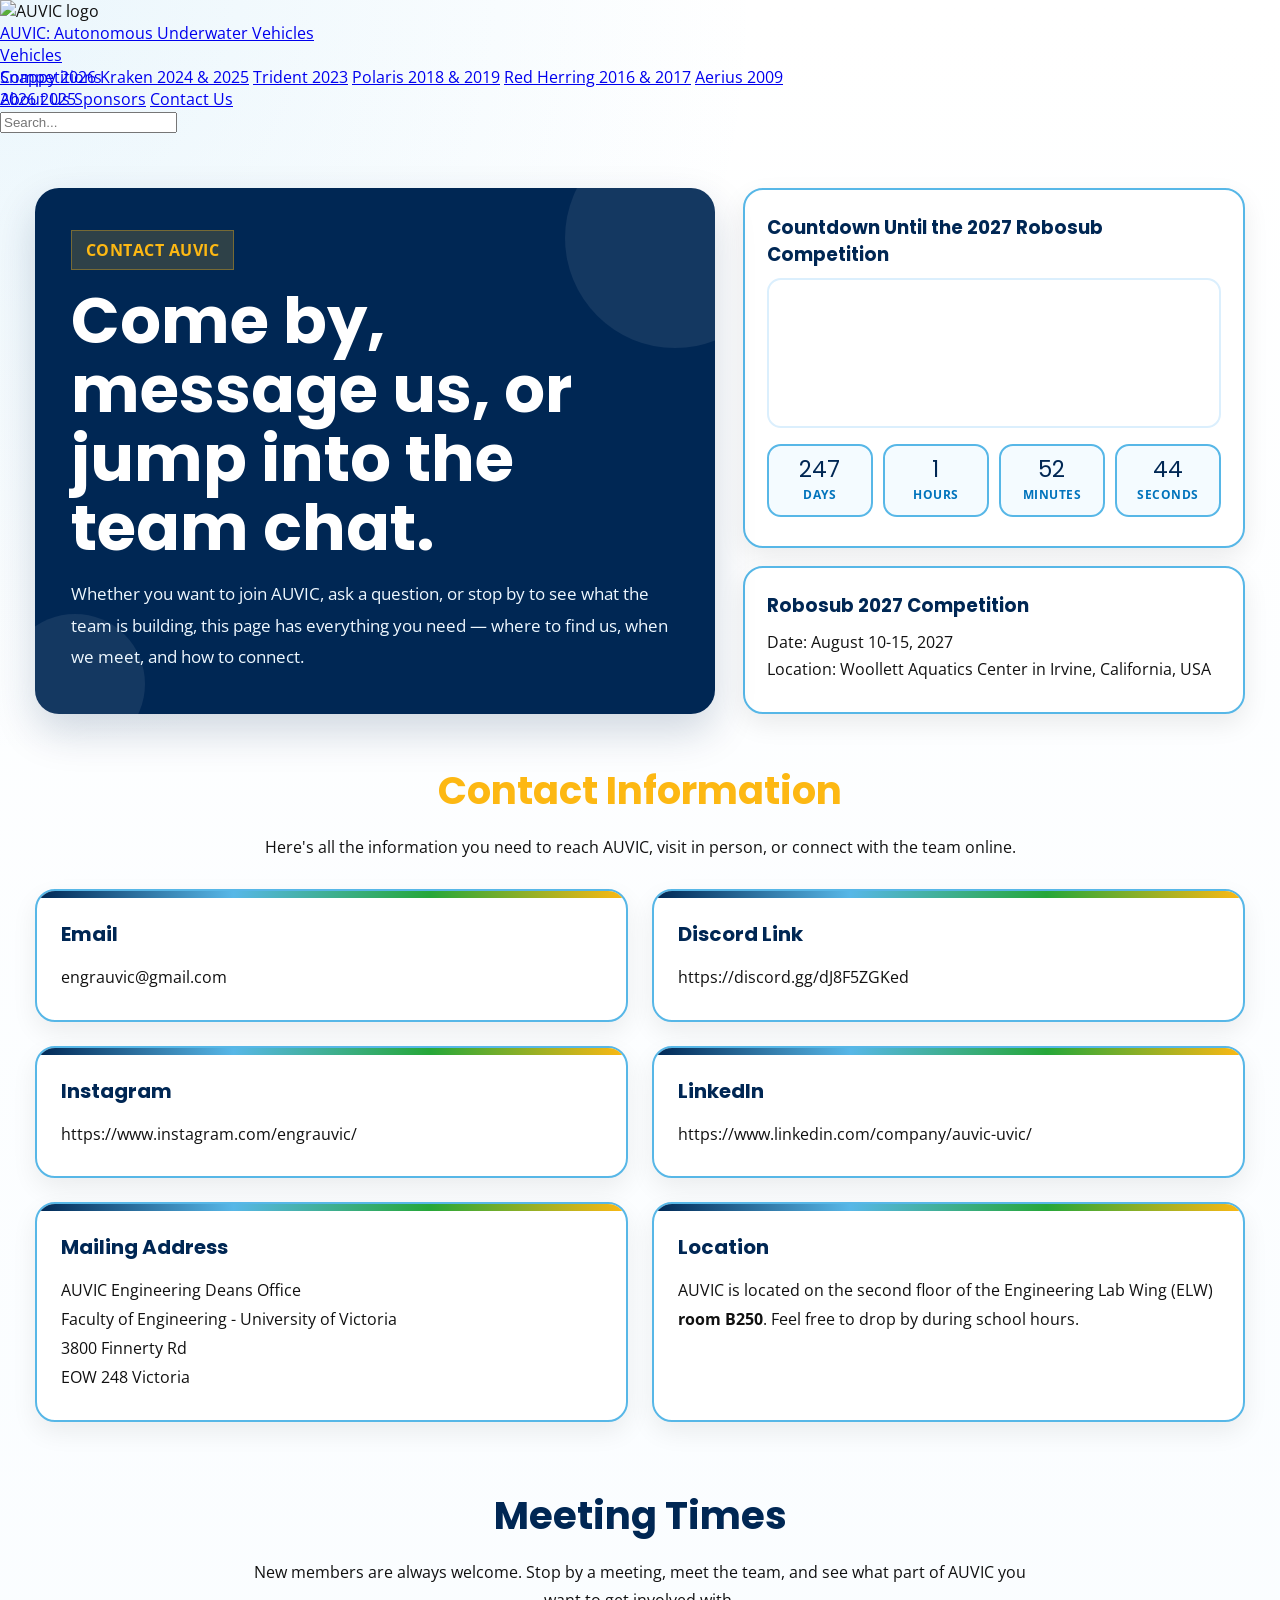
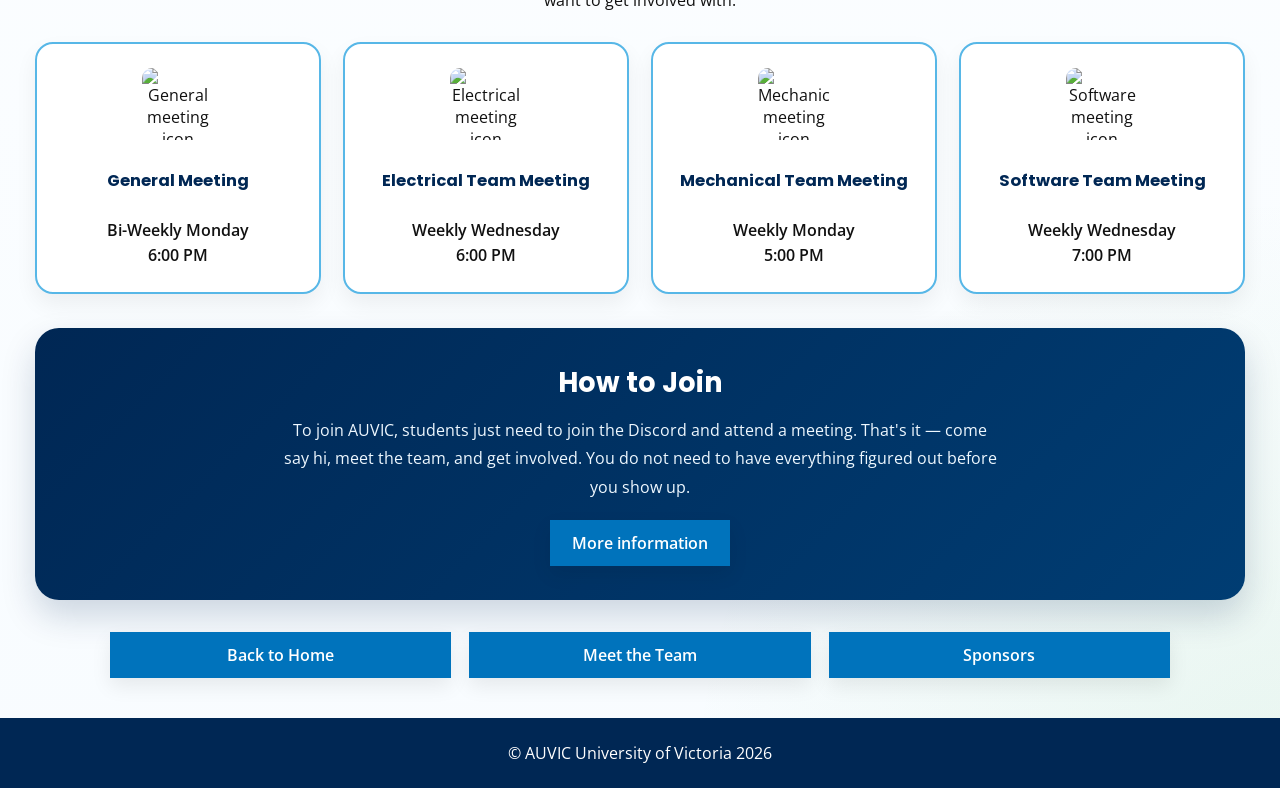
==== website/html-files/contact-us.html @ e782f905 "Merge pull request #2 from fyntaylor/patch-3 Update competition year and contact email" ====
<!DOCTYPE html>
<html lang="en">
<head>
  <meta charset="UTF-8">
  <meta name="viewport" content="width=device-width, initial-scale=1.0">
  <title>AUVIC | Contact Us</title>

  <link rel="stylesheet" href="../css-files/styles.css">
  <link href="https://fonts.googleapis.com/css2?family=Poppins:wght@700&family=Open+Sans:wght@400;600;700&display=swap" rel="stylesheet">

  <style>
    * {
      box-sizing: border-box;
    }

    html {
      scroll-behavior: smooth;
    }

    body.contact-page {
      margin: 0;
      font-family: 'Open Sans', sans-serif;
      color: #111;
      background:
        radial-gradient(circle at top left, rgba(87,183,231,0.12), transparent 28%),
        radial-gradient(circle at bottom right, rgba(38,167,57,0.08), transparent 22%),
        linear-gradient(to bottom, #ffffff 0%, #f8fcff 100%);
    }

    h1, h2, h3 {
      font-family: 'Poppins', sans-serif;
    }

    /* HEADER / NAV FIX */
    .header {
      position: relative;
      z-index: 5000;
    }

    .nav {
      position: relative;
      z-index: 5001;
    }

    .nav-item {
      position: relative;
      z-index: 5002;
    }

    .dropdown {
      position: absolute;
      z-index: 9999;
    }

    /* PAGE INTRO */
    .contact-intro {
      max-width: 1250px;
      margin: 0 auto;
      padding: 55px 20px 20px;
    }

    .intro-shell {
      display: grid;
      grid-template-columns: 1.15fr 0.85fr;
      gap: 28px;
      align-items: stretch;
    }

    .intro-main {
      background: #002754;
      color: white;
      border-radius: 24px;
      padding: 42px 36px;
      box-shadow: 0 18px 42px rgba(0, 39, 84, 0.18);
      position: relative;
      overflow: hidden;
    }

    .intro-main::before,
    .intro-main::after {
      content: "";
      position: absolute;
      border-radius: 50%;
      background: rgba(255,255,255,0.08);
    }

    .intro-main::before {
      width: 220px;
      height: 220px;
      top: -60px;
      right: -70px;
    }

    .intro-main::after {
      width: 140px;
      height: 140px;
      bottom: -40px;
      left: -30px;
    }

    .intro-tag {
      display: inline-block;
      background: rgba(253, 184, 19, 0.18);
      color: #FDB813;
      border: 1px solid rgba(253, 184, 19, 0.35);
      padding: 8px 14px;
      font-weight: 700;
      letter-spacing: 0.03em;
      margin-bottom: 16px;
      position: relative;
      z-index: 1;
    }

    .intro-main h1 {
      margin: 0 0 16px;
      font-size: clamp(2.3rem, 5vw, 4rem);
      line-height: 1.08;
      position: relative;
      z-index: 1;
    }

    .intro-main p {
      margin: 0;
      max-width: 760px;
      line-height: 1.8;
      font-size: 1.08rem;
      color: #eef8ff;
      position: relative;
      z-index: 1;
    }

    .intro-side {
      display: grid;
      gap: 18px;
    }

    .highlight-card {
      background: white;
      border: 2px solid #57B7E7;
      border-radius: 20px;
      padding: 24px 22px;
      box-shadow: 0 10px 26px rgba(0,0,0,0.08);
      transition: transform 0.2s ease, box-shadow 0.2s ease;
    }

    .highlight-card:hover {
      transform: translateY(-4px);
      box-shadow: 0 14px 28px rgba(0,0,0,0.12);
    }

    .highlight-card h3 {
      margin: 0 0 10px;
      color: #002754;
      font-size: 1.15rem;
    }

    .highlight-card p {
      margin: 0;
      line-height: 1.7;
    }

    .countdown-card-video {
      width: 100%;
      height: 150px;
      object-fit: contain;
      display: block;
      border-radius: 14px;
      margin: 10px 0 16px;
      border: 2px solid #dbeffd;
      background: white;
    }

    .countdown-timer {
      display: grid;
      grid-template-columns: repeat(4, 1fr);
      gap: 10px;
      margin-top: 6px;
    }

    .countdown-unit {
      background: #f4fbff;
      border: 2px solid #57B7E7;
      border-radius: 14px;
      padding: 12px 8px;
      text-align: center;
    }

    .countdown-number {
      display: block;
      font-family: 'Poppins', sans-serif;
      font-size: 1.4rem;
      line-height: 1;
      color: #002754;
      margin-bottom: 6px;
    }

    .countdown-label {
      display: block;
      font-size: 0.78rem;
      font-weight: 700;
      text-transform: uppercase;
      letter-spacing: 0.04em;
      color: #0073BC;
    }

    .countdown-message {
      margin-top: 10px;
      font-weight: 700;
      color: #002754;
      text-align: center;
    }

    /* GENERAL SECTIONS */
    .section-shell {
      max-width: 1250px;
      margin: 0 auto;
      padding: 28px 20px 0;
    }

    .section-title {
      text-align: center;
      color: #002754;
      font-size: clamp(1.8rem, 3vw, 2.5rem);
      margin: 0 0 14px;
    }

    .contact-title {
      color: #FDB813;
    }

    .section-intro {
      text-align: center;
      max-width: 780px;
      margin: 0 auto 28px;
      line-height: 1.75;
    }

    /* CONTACT GRID */
    .contact-grid {
      display: grid;
      grid-template-columns: repeat(2, 1fr);
      gap: 24px;
      margin-top: 14px;
    }

    .contact-card {
      background: white;
      border: 2px solid #57B7E7;
      border-radius: 20px;
      padding: 28px 24px;
      box-shadow: 0 10px 26px rgba(0,0,0,0.07);
      transition: transform 0.2s ease, box-shadow 0.2s ease;
      position: relative;
      overflow: hidden;
    }

    .contact-card::before {
      content: "";
      position: absolute;
      top: 0;
      left: 0;
      width: 100%;
      height: 7px;
      background: linear-gradient(to right, #002754, #57B7E7, #26A739, #FDB813);
    }

    .contact-card:hover {
      transform: translateY(-4px);
      box-shadow: 0 16px 30px rgba(0,0,0,0.11);
    }

    .contact-card h3 {
      color: #002754;
      margin: 0 0 14px;
      font-size: 1.25rem;
    }

    .contact-card p,
    .contact-card a,
    .contact-card address {
      margin: 0;
      line-height: 1.8;
      font-size: 1rem;
      color: #111;
      text-decoration: none;
    }

    .contact-card a:hover {
      color: #0073BC;
    }

    .contact-card address {
      font-style: normal;
    }

    /* MEETING TIMES */
    .meeting-section {
      padding-top: 65px;
    }

    .meeting-grid {
      display: grid;
      grid-template-columns: repeat(4, 1fr);
      gap: 22px;
      margin-top: 24px;
    }

    .meeting-card {
      text-align: center;
      background: white;
      padding: 24px 18px;
      border-radius: 18px;
      border: 2px solid #57B7E7;
      box-shadow: 0 10px 22px rgba(0,0,0,0.06);
      transition: transform 0.2s ease, box-shadow 0.2s ease;
    }

    .meeting-card:hover {
      transform: translateY(-4px);
      box-shadow: 0 16px 28px rgba(0,0,0,0.10);
    }

    .meeting-icon {
      width: 72px;
      height: 72px;
      margin: 0 auto 14px;
      border-radius: 10px;
      object-fit: contain;
      display: block;
    }

    .meeting-card h3 {
      color: #002754;
      font-size: 1.02rem;
      margin: 0 0 10px;
      min-height: 54px;
      display: flex;
      align-items: center;
      justify-content: center;
    }

    .meeting-card p {
      margin: 0;
      line-height: 1.6;
      font-size: 0.98rem;
      font-weight: 600;
    }

    /* DISCORD CTA */
    .discord-cta {
      margin-top: 34px;
      background: linear-gradient(135deg, #002754 0%, #003d73 100%);
      color: white;
      border-radius: 24px;
      padding: 34px 26px;
      text-align: center;
      box-shadow: 0 16px 34px rgba(0,39,84,0.18);
    }

    .discord-cta h3 {
      margin: 0 0 12px;
      font-size: 1.7rem;
      color: white;
    }

    .discord-cta p {
      margin: 0 auto 18px;
      max-width: 720px;
      line-height: 1.8;
      color: #eef8ff;
    }

    .discord-cta .action-btn {
      margin: 0 auto;
    }

    /* BUTTONS */
    .discord-btn,
    .action-btn,
    .modal-link-btn {
      display: inline-block;
      background: #0073BC;
      color: white;
      padding: 12px 22px;
      border: none;
      border-radius: 0;
      cursor: pointer;
      font-weight: 600;
      font-family: 'Open Sans', sans-serif;
      text-decoration: none;
      transition: background 0.2s ease, color 0.2s ease, transform 0.2s ease;
    }

    .discord-btn:hover,
    .action-btn:hover,
    .modal-link-btn:hover {
      background: #57B7E7;
      color: white;
      transform: translateY(-2px);
    }

    .discord-btn:active,
    .action-btn:active,
    .modal-link-btn:active {
      background: #26A739;
      color: white;
    }

    /* ACTION BUTTONS */
    .action-buttons {
      display: grid;
      grid-template-columns: repeat(3, 1fr);
      gap: 18px;
      max-width: 1100px;
      margin: 32px auto 0;
      padding: 0 20px;
    }

    .action-btn {
      display: block;
      text-align: center;
      box-shadow: 0 8px 20px rgba(0,0,0,0.08);
      font-size: 1rem;
    }

    /* MODAL */
    .modal {
      position: fixed;
      inset: 0;
      background: rgba(0, 20, 40, 0.65);
      display: none;
      align-items: center;
      justify-content: center;
      padding: 20px;
      z-index: 20000;
    }

    .modal.show {
      display: flex;
    }

    .modal-box {
      position: relative;
      background: white;
      max-width: 560px;
      width: 100%;
      border-radius: 18px;
      padding: 34px 28px 26px;
      box-shadow: 0 20px 45px rgba(0,0,0,0.22);
      text-align: center;
    }

    .modal-box h3 {
      margin-top: 0;
      margin-bottom: 12px;
      color: #002754;
      font-size: 1.8rem;
    }

    .modal-box p {
      line-height: 1.75;
      margin-bottom: 22px;
    }

    .modal-close-x {
      position: absolute;
      top: 14px;
      right: 16px;
      background: transparent;
      border: none;
      font-size: 1.8rem;
      line-height: 1;
      cursor: pointer;
      color: #002754;
    }

    /* FOOTER */
    .footer {
      margin-top: 40px;
      text-align: center;
      padding: 24px 20px;
      background: #002754;
      color: white;
    }

    .footer p {
      margin: 0;
    }

    /* RESPONSIVE */
    @media (max-width: 1080px) {
      .intro-shell {
        grid-template-columns: 1fr;
      }

      .meeting-grid {
        grid-template-columns: repeat(2, 1fr);
      }
    }

    @media (max-width: 900px) {
      .contact-grid,
      .action-buttons {
        grid-template-columns: 1fr;
      }
    }

    @media (max-width: 640px) {
      .contact-intro {
        padding-top: 34px;
      }

      .intro-main {
        padding: 30px 22px;
      }

      .contact-card,
      .highlight-card {
        padding: 24px 18px;
      }

      .meeting-grid {
        grid-template-columns: 1fr;
      }

      .meeting-card h3 {
        min-height: auto;
      }

      .discord-cta {
        padding: 26px 18px;
      }

      .modal-box {
        padding: 28px 20px 22px;
      }

      .countdown-timer {
        grid-template-columns: repeat(2, 1fr);
      }
    }
  </style>
</head>

<body class="contact-page">

  <!-- HEADER -->
  <header class="header">
    <img src="../media/auvic-logo-white.png" alt="AUVIC logo" class="logo">

    <div class="title">
      <a href="index.html">AUVIC: Autonomous Underwater Vehicles</a>
    </div>

    <nav class="nav">
      <div class="nav-item">
        <a href="#">Vehicles</a>
        <div class="dropdown">
          <a href="vehicle-snappy.html">Snappy 2026</a>
          <a href="vehicle-kraken.html">Kraken 2024 & 2025</a>
          <a href="vehicle-trident.html">Trident 2023</a>
          <a href="vehicle-polaris.html">Polaris 2018 & 2019</a>
          <a href="vehicle-redherring.html">Red Herring 2016 & 2017</a>
          <a href="vehicle-aerius.html">Aerius 2009</a>
        </div>
      </div>

      <div class="nav-item">
        <a href="#">Competitions</a>
        <div class="dropdown">
          <a href="competition-2026.html">2026</a>
          <a href="competition-2025.html">2025</a>
        </div>
      </div>

      <a href="about-us.html">About Us</a>
      <a href="sponsors.html">Sponsors</a>
      <a href="contact-us.html" class="active-page">Contact Us</a>

      <div class="site-search">
        <input type="text" id="siteSearchInput" placeholder="Search..." autocomplete="off">
        <div id="searchResults" class="search-results"></div>
      </div>

    </nav>
  </header>

  <!-- INTRO -->
  <section class="contact-intro">
    <div class="intro-shell">
      <div class="intro-main">
        <div class="intro-tag">CONTACT AUVIC</div>
        <h1>Come by, message us, or jump into the team chat.</h1>
        <p>
          Whether you want to join AUVIC, ask a question, or stop by to see what the team is building,
          this page has everything you need — where to find us, when we meet, and how to connect.
        </p>
      </div>

      <div class="intro-side">
        <div class="highlight-card" id="countdownCard">
          <h3>Countdown Until the 2027 Robosub Competition</h3>

          <video
            class="countdown-card-video"
            id="countdownVideo"
            autoplay
            muted
            loop
            playsinline
          >
            <source src="../media/robosub-countdown.mp4" type="video/mp4">
          </video>

          <div class="countdown-timer" id="countdownTimer">
            <div class="countdown-unit">
              <span class="countdown-number" id="days">0</span>
              <span class="countdown-label">Days</span>
            </div>
            <div class="countdown-unit">
              <span class="countdown-number" id="hours">0</span>
              <span class="countdown-label">Hours</span>
            </div>
            <div class="countdown-unit">
              <span class="countdown-number" id="minutes">0</span>
              <span class="countdown-label">Minutes</span>
            </div>
            <div class="countdown-unit">
              <span class="countdown-number" id="seconds">0</span>
              <span class="countdown-label">Seconds</span>
            </div>
          </div>

          <p class="countdown-message" id="countdownMessage" style="display: none;">
            Competition day has arrived!
          </p>
        </div>

        <div class="highlight-card">
          <h3>Robosub 2027 Competition</h3>
          <p>
            Date: August 10-15, 2027 <br>
            Location: Woollett Aquatics Center in Irvine, California, USA
          </p>
        </div>
      </div>
    </div>
  </section>

  <!-- CONTACT INFO -->
   
<section class="section-shell">
  <h2 class="section-title contact-title">Contact Information</h2>
  <p class="section-intro">
    Here's all the information you need to reach AUVIC, visit in person, or connect with the team online.
  </p>

  <div class="contact-grid">
    <div class="contact-card">
      <h3>Email</h3>
      <p>
        <a href="mailto:engauvic@gmail.com">engrauvic@gmail.com</a>
      </p>
    </div>

    <div class="contact-card">
      <h3>Discord Link</h3>
      <p>
        <a href="https://discord.gg/dJ8F5ZGKed" target="_blank" rel="noopener noreferrer">
          https://discord.gg/dJ8F5ZGKed
        </a>
      </p>
    </div>

    <div class="contact-card">
      <h3>Instagram</h3>
      <p>
        <a href="https://www.instagram.com/engrauvic/" target="_blank" rel="noopener noreferrer">
          https://www.instagram.com/engrauvic/
        </a>
      </p>
    </div>

    <div class="contact-card">
      <h3>LinkedIn</h3>
      <p>
        <a href="https://www.linkedin.com/company/auvic-uvic/" target="_blank" rel="noopener noreferrer">
          https://www.linkedin.com/company/auvic-uvic/
        </a>
      </p>
    </div>

    <div class="contact-card">
      <h3>Mailing Address</h3>
      <address>
        AUVIC Engineering Deans Office<br>
        Faculty of Engineering - University of Victoria<br>
        3800 Finnerty Rd<br>
        EOW 248 Victoria
      </address>
    </div>

    <div class="contact-card">
      <h3>Location</h3>
      <p>
        AUVIC is located on the second floor of the Engineering Lab Wing (ELW) <strong>room B250</strong>.
        Feel free to drop by during school hours.
      </p>
    </div>
  </div>
</section>

  <!-- MEETING TIMES -->
  <section class="section-shell meeting-section">
    <h2 class="section-title">Meeting Times</h2>
    <p class="section-intro">
      New members are always welcome. Stop by a meeting, meet the team, and see what part of AUVIC you want to get involved with.
    </p>

    <div class="meeting-grid">
      <div class="meeting-card">
        <img src="../media/generalmeetingicon.png" alt="General meeting icon" class="meeting-icon">
        <h3>General Meeting</h3>
        <p>Bi-Weekly Monday<br>6:00 PM</p>
      </div>

      <div class="meeting-card">
        <img src="../media/electricalmeetingicon.png" alt="Electrical meeting icon" class="meeting-icon">
        <h3>Electrical Team Meeting</h3>
        <p>Weekly Wednesday<br>6:00 PM</p>
      </div>

      <div class="meeting-card">
        <img src="../media/mechanicalmeetingicon.png" alt="Mechanical meeting icon" class="meeting-icon">
        <h3>Mechanical Team Meeting</h3>
        <p>Weekly Monday<br>5:00 PM</p>
      </div>

      <div class="meeting-card">
        <img src="../media/softwaremeetingicon.png" alt="Software meeting icon" class="meeting-icon">
        <h3>Software Team Meeting</h3>
        <p>Weekly Wednesday<br>7:00 PM</p>
      </div>
    </div>

    <div class="discord-cta">
      <h3>How to Join</h3>
      <p>
        To join AUVIC, students just need to join the Discord and attend a meeting. That's it — come say hi, meet the team, and get involved. You do not need to have everything figured out before you show up.
      </p>
      <button class="action-btn" id="openJoinModal">More information</button>
    </div>
  </section>

  <!-- ACTION BUTTONS -->
  <section class="action-buttons">
    <a href="index.html" class="action-btn">Back to Home</a>
    <a href="about-us.html" class="action-btn">Meet the Team</a>
    <a href="sponsors.html" class="action-btn">Sponsors</a>
  </section>

  <!-- JOIN MODAL -->
  <div class="modal" id="joinModal" aria-hidden="true">
    <div class="modal-box" role="dialog" aria-modal="true" aria-labelledby="joinModalTitle">
      <button class="modal-close-x" id="closeJoinModalX" aria-label="Close popup">&times;</button>
      <h3 id="joinModalTitle">How to Join AUVIC</h3>
      <p>
        Join the Discord, come to a meeting, and introduce yourself. That's the easiest way to get started with AUVIC.
      </p>
      <a href="https://discord.gg/dJ8F5ZGKed" target="_blank" rel="noopener noreferrer" class="modal-link-btn">
        Join the Discord
      </a>
    </div>
  </div>

  <!-- FOOTER -->
  <footer class="footer">
    <p>© AUVIC University of Victoria 2026</p>
  </footer>

  <!-- MODAL SCRIPT -->
  <script>
    const joinModal = document.getElementById('joinModal');
    const openJoinModal = document.getElementById('openJoinModal');
    const closeJoinModalX = document.getElementById('closeJoinModalX');

    function openModal() {
      joinModal.classList.add('show');
      joinModal.setAttribute('aria-hidden', 'false');
      document.body.style.overflow = 'hidden';
    }

    function closeModal() {
      joinModal.classList.remove('show');
      joinModal.setAttribute('aria-hidden', 'true');
      document.body.style.overflow = '';
    }

    openJoinModal.addEventListener('click', openModal);
    closeJoinModalX.addEventListener('click', closeModal);

    joinModal.addEventListener('click', (event) => {
      if (event.target === joinModal) {
        closeModal();
      }
    });

    document.addEventListener('keydown', (event) => {
      if (event.key === 'Escape' && joinModal.classList.contains('show')) {
        closeModal();
      }
    });

    const countdownVideo = document.getElementById('countdownVideo');
    const countdownCard = document.getElementById('countdownCard');
    const countdownTimer = document.getElementById('countdownTimer');
    const countdownMessage = document.getElementById('countdownMessage');

    const daysEl = document.getElementById('days');
    const hoursEl = document.getElementById('hours');
    const minutesEl = document.getElementById('minutes');
    const secondsEl = document.getElementById('seconds');

    countdownCard.addEventListener('mouseenter', () => {
      countdownVideo.pause();
    });

    countdownCard.addEventListener('mouseleave', () => {
      countdownVideo.play();
    });

    const targetDate = new Date('2027-08-10T00:00:00-08:00').getTime();

    function updateCountdown() {
      const now = new Date().getTime();
      const distance = targetDate - now;

      if (distance <= 0) {
        daysEl.textContent = '0';
        hoursEl.textContent = '0';
        minutesEl.textContent = '0';
        secondsEl.textContent = '0';
        countdownTimer.style.display = 'none';
        countdownMessage.style.display = 'block';
        clearInterval(countdownInterval);
        return;
      }

      const days = Math.floor(distance / (1000 * 60 * 60 * 24));
      const hours = Math.floor((distance / (1000 * 60 * 60)) % 24);
      const minutes = Math.floor((distance / (1000 * 60)) % 60);
      const seconds = Math.floor((distance / 1000) % 60);

      daysEl.textContent = days;
      hoursEl.textContent = hours;
      minutesEl.textContent = minutes;
      secondsEl.textContent = seconds;
    }

    updateCountdown();
    const countdownInterval = setInterval(updateCountdown, 1000);
  </script>

<!-- SEARCH SCRIPT -->
<script>
  const pages = [
    {
      title: "Home",
      url: "index.html",
      keywords: "home auvic autonomous underwater vehicles submarine meetings discord snappy"
    },

    {
      title: "Snappy",
      url: "vehicle-snappy.html",
      keywords: "snappy 2026 submarine vehicle parts electrical mechanical software"
    },

    {
      title: "Kraken",
      url: "vehicle-kraken.html",
      keywords: "kraken 2025 submarine vehicle parts electrical mechanical software"
    },

    {
      title: "Trident",
      url: "vehicle-trident.html",
      keywords: "trident 2023 submarine vehicle parts electrical mechanical software"
    },

    {
      title: "Polaris",
      url: "vehicle-polaris.html",
      keywords: "polaris 2018 2019 submarine vehicle parts electrical mechanical software"
    },

    {
      title: "Red Herring",
      url: "vehicle-redherring.html",
      keywords: "red herring redherring 2016 2017 submarine vehicle parts electrical mechanical software"
    },

    {
      title: "Aerius",
      url: "vehicle-aerius.html",
      keywords: "aerius 2009 submarine vehicle parts electrical mechanical software"
    },

    {
      title: "Competition 2026",
      url: "competition-2026.html",
      keywords: "competition 2026 robosub california woollett aquatics center centre irvine usa goals qualify participants july"
    },

    {
      title: "Competition 2025",
      url: "competition-2025.html",
      keywords: "competition 2025 robosub california woollett aquatics center centre irvine usa goals qualify participants august 29 29th results"
    },

    {
      title: "About Us",
      url: "about-us.html",
      keywords: "about us team people student club admin administration lead president project manager bio members"
    },

    {
      title: "Sponsors",
      url: "sponsors.html",
      keywords: "sponsor sponsors organizations organisations companies support bc ferries cewil rainhouse altium altech anodizing ltd send cut send sendcutsend donate sponsorship"
    },

    {
      title: "Contact Us",
      url: "contact-us.html",
      keywords: "join connect contact countdown email discord instagram insta linked in linkedin mail mailing address location b250 meeting times"
    },
  ];

  const searchInput = document.getElementById("siteSearchInput");
  const searchResults = document.getElementById("searchResults");

  searchInput.addEventListener("input", function () {
    const query = searchInput.value.toLowerCase().trim();
    searchResults.innerHTML = "";

    if (query === "") {
      searchResults.style.display = "none";
      return;
    }

    const matches = pages.filter(page =>
      page.title.toLowerCase().includes(query) ||
      page.keywords.toLowerCase().includes(query)
    );

    if (matches.length === 0) {
      searchResults.innerHTML = `<div class="search-no-results">No results found</div>`;
    } else {
      matches.forEach(page => {
        const resultLink = document.createElement("a");
        resultLink.href = page.url;
        resultLink.textContent = page.title;
        searchResults.appendChild(resultLink);
      });
    }

    searchResults.style.display = "block";
  });

  document.addEventListener("click", function (event) {
    if (!event.target.closest(".site-search")) {
      searchResults.style.display = "none";
    }
  });
</script>

</body>
</html>
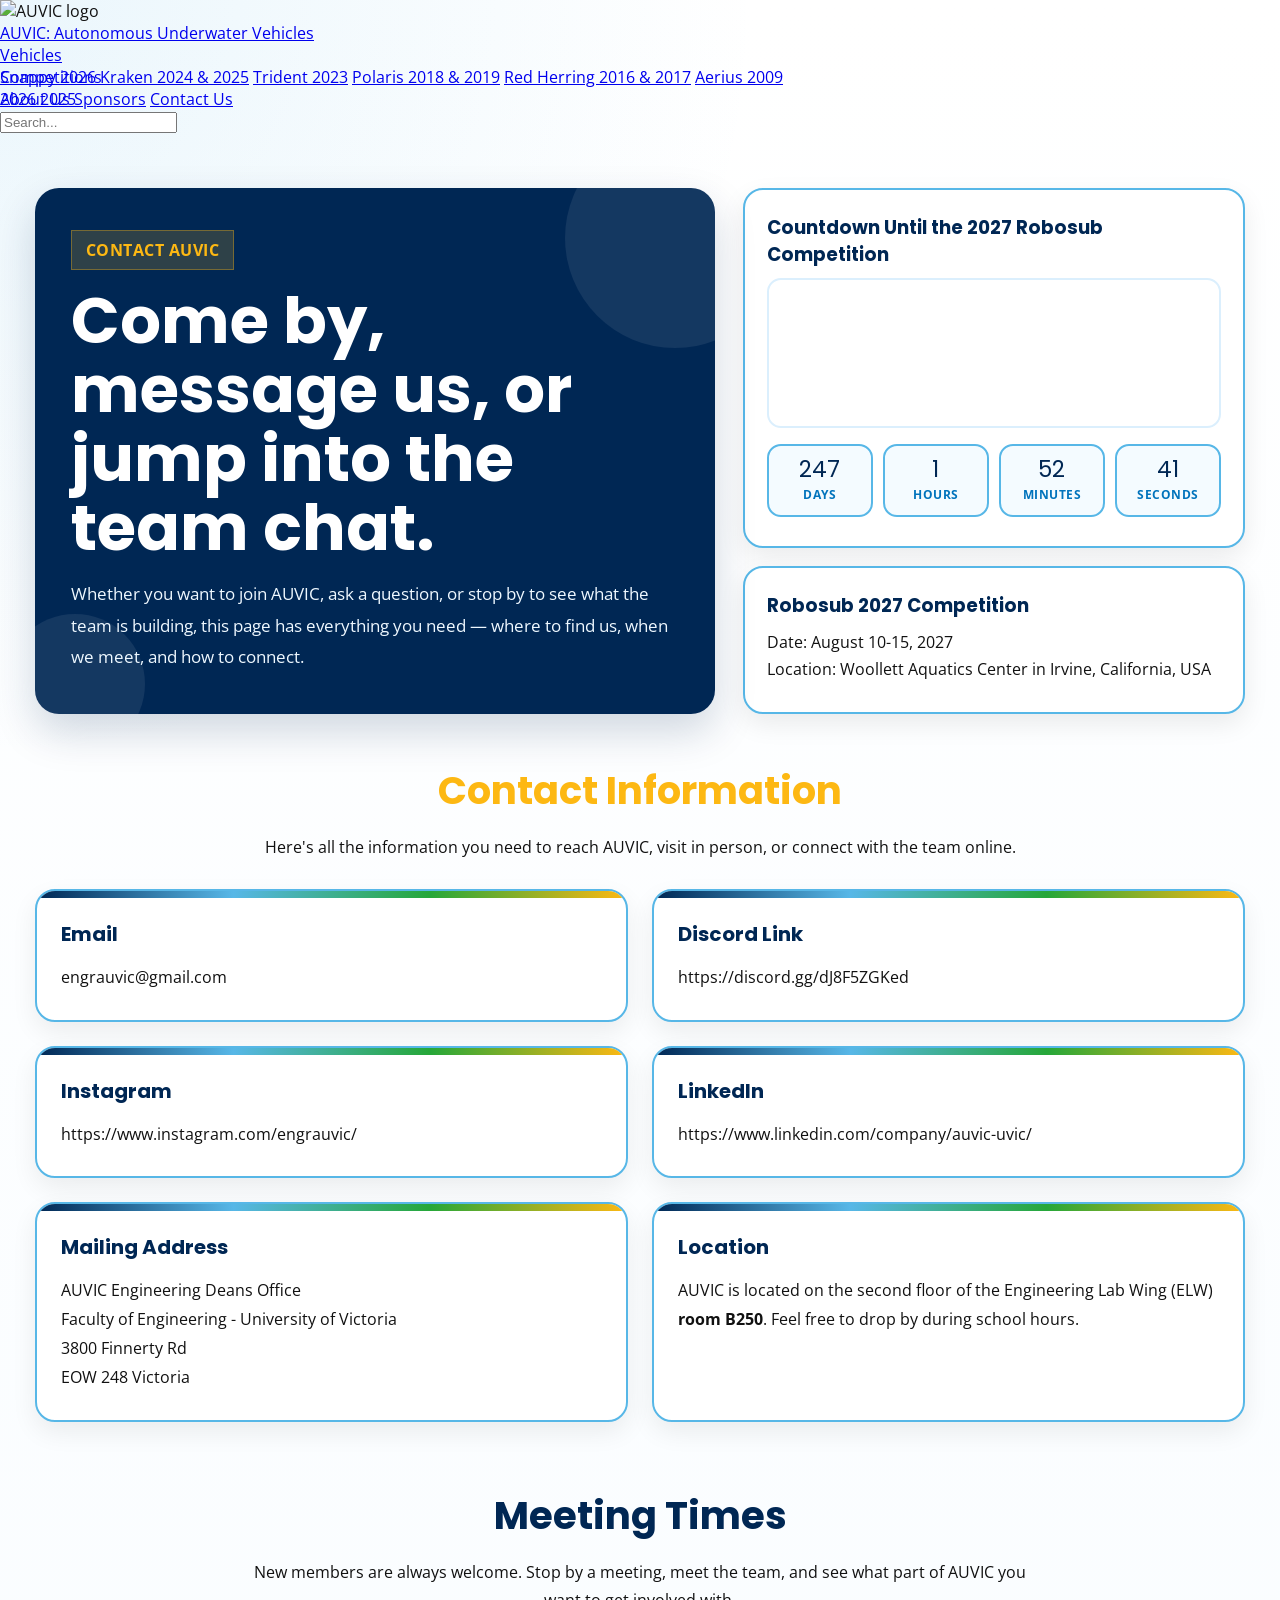
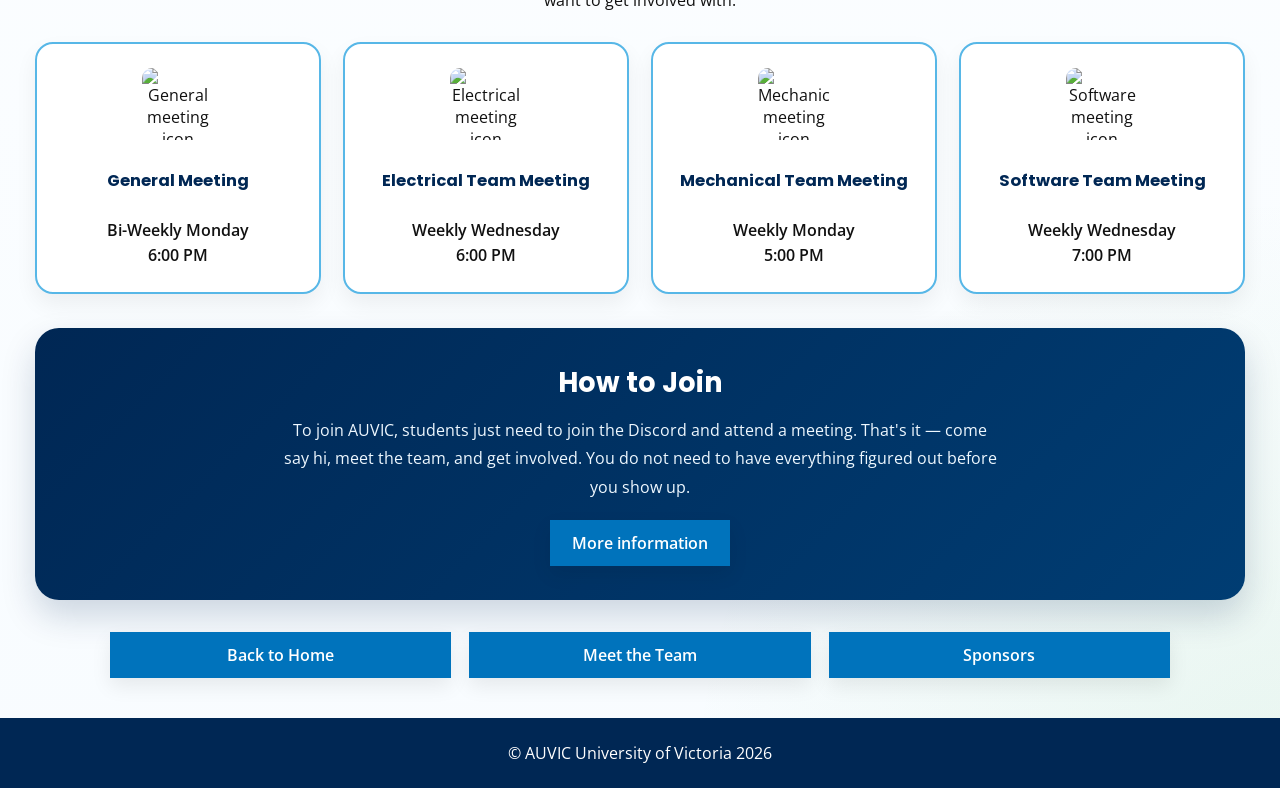
==== commit 63376d6d: "Fix email link in contact-us.html" ====
--- a/website/html-files/contact-us.html
+++ b/website/html-files/contact-us.html
@@ -659,7 +659,7 @@
     <div class="contact-card">
       <h3>Email</h3>
       <p>
-        <a href="mailto:engauvic@gmail.com">engrauvic@gmail.com</a>
+        <a href="mailto:engrauvic@gmail.com">engrauvic@gmail.com</a>
       </p>
     </div>
 
